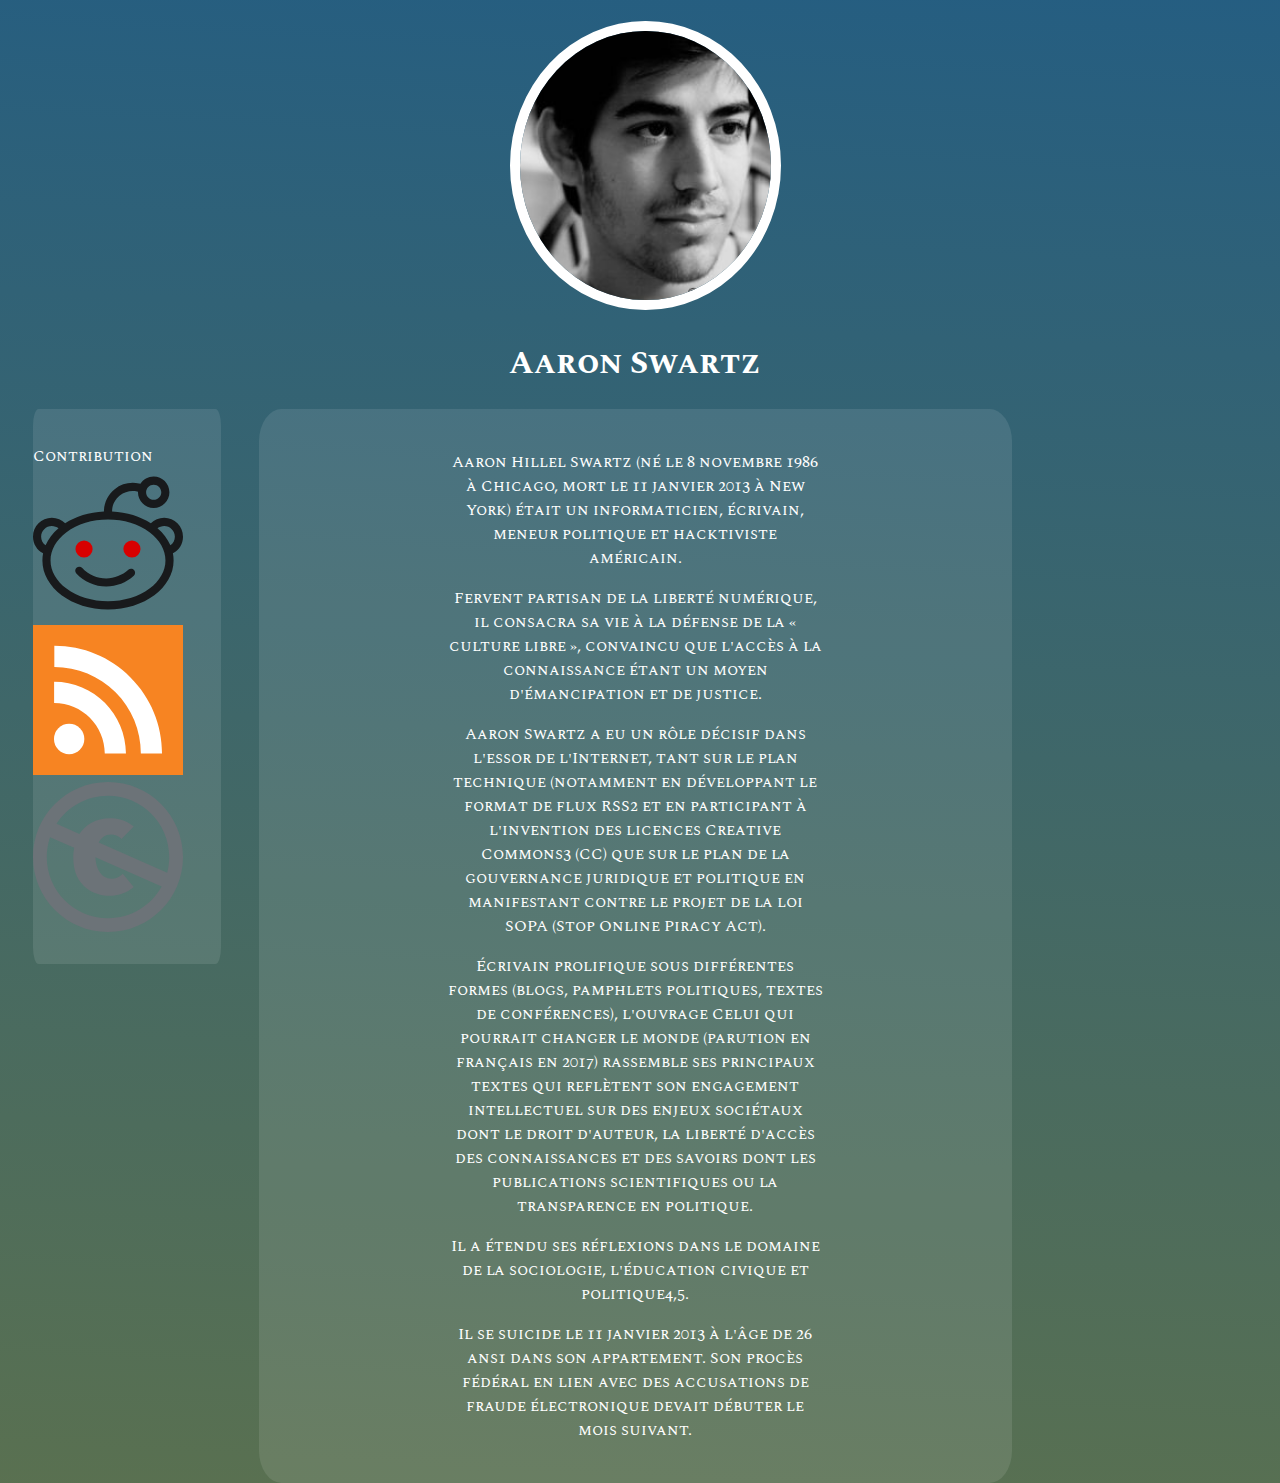
==== aaron.html @ 4bfc2884 "commit2" ====
<!DOCTYPE html>
<html lang="fr">
<head>
    <meta charset="UTF-8">
    <title>Aaron Swartz</title>
    <link rel="stylesheet" href="aaron.css">
    <link href="https://fonts.googleapis.com/css?family=Spectral+SC" rel="stylesheet">
</head>
<body>
   <header>
       <section class="photo_nom">
           <img src="images/aaron1.jpeg" alt="aaron_swartz"/>
           <h1>Aaron Swartz</h1>
       </section>
   </header>
   <section class="main">
       <section class="bio">
           <p>
                Aaron Hillel Swartz (né le 8 novembre 1986 à Chicago, mort le 11 janvier 2013 à New York) était un informaticien, écrivain, meneur politique et hacktiviste américain.
           </p>
           <p>
                Fervent partisan de la liberté numérique, il consacra sa vie à la défense de la « culture libre », convaincu que l'accès à la connaissance étant un moyen d'émancipation et de justice.
           </p>
           <p>
                Aaron Swartz a eu un rôle décisif dans l'essor de l'Internet, tant sur le plan technique (notamment en développant le format de flux RSS2 et en participant à l'invention des licences Creative Commons3 (CC) que sur le plan de la gouvernance juridique et politique en manifestant contre le projet de la loi SOPA (Stop Online Piracy Act).
            </p>
            <p>
                Écrivain prolifique sous différentes formes (blogs, pamphlets politiques, textes de conférences), l'ouvrage Celui qui pourrait changer le monde (parution en français en 2017) rassemble ses principaux textes qui reflètent son engagement intellectuel sur des enjeux sociétaux dont le droit d'auteur, la liberté d'accès des connaissances et des savoirs dont les publications scientifiques ou la transparence en politique.
            </p>
            <p>
                Il a étendu ses réflexions dans le domaine de la sociologie, l'éducation civique et politique4,5.
            </p>
            <p>
                Il se suicide le 11 janvier 2013 à l'âge de 26 ans1 dans son appartement. Son procès fédéral en lien avec des accusations de fraude électronique devait débuter le mois suivant.
           </p>
       </section>
       <aside class="icone">
          <lu>
              <li class="contribution">Contribution</li>
              <li><img src="images/reddit.svg" alt="reddit"></li>
              <li><img src="images/rss.svg" alt="rss"></li>
              <li><img src="images/copyright-infringement.svg" alt="no_copyright"></li>
          </lu>
       </aside>
   </section>
    
</body>
</html>
---- aaron.css ----
@-webkit-keyframes degrade {
    0%{background-position:76% 0%}
    50%{background-position:25% 100%}
    100%{background-position:76% 0%}
}
@-moz-keyframes degrade {
    0%{background-position:76% 0%}
    50%{background-position:25% 100%}
    100%{background-position:76% 0%}
}
@keyframes degrade { 
    0%{background-position:76% 0%}
    50%{background-position:25% 100%}
    100%{background-position:76% 0%}
}



body{
    font-family: 'Spectral SC', serif;
    color: white;
    width: 98%;
    background: linear-gradient(183deg, #155890, #a18a0e, #1f7d03, #037d79);
    background-size: 800% 800%;

    -webkit-animation: degrade 22s ease infinite;
    -moz-animation: degrade 22s ease infinite;
    animation: degrade 22s ease infinite;
}

.photo_nom h1{
    text-align: center;
}

.photo_nom img{
    border-radius: 100%;
    border: 10px solid white;
    width: 20%;
    margin-right: 40%;
    margin-left: 40%;
    margin-top: 1%;
}

.bio{
    width: 60%;
    margin-left: 20%;
    margin-right: 20%;
    padding-top: 2%;
    padding-bottom: 2%;
    background-color: rgba(255, 255, 255, 0.1);
    border-radius: 3%;
    
}

.bio p{
    width: 50%;
    text-align: center;
    margin-left: 25%;
    margin-right: 25%;
}
.icone{
    width: 15%;
    padding-top: 2%;
    padding-bottom: 2%;
    background-color: rgba(255, 255, 255, 0.1);
    border-radius: 3%;
    margin-left: 2%;
    
}
.icone img{
    width: 150px;
    margin-top: 5%;
    
    
}

.icone lu{
    list-style-type: none;
    display: flex;
    flex-direction: column;
    justify-content: center;
    justify-content: space-around;
    margin-top: 5%;
    
}
    
    
}

.contribution{
    font-size: 30px
}

.bio{
    display: inline-block;
    float: right;
}
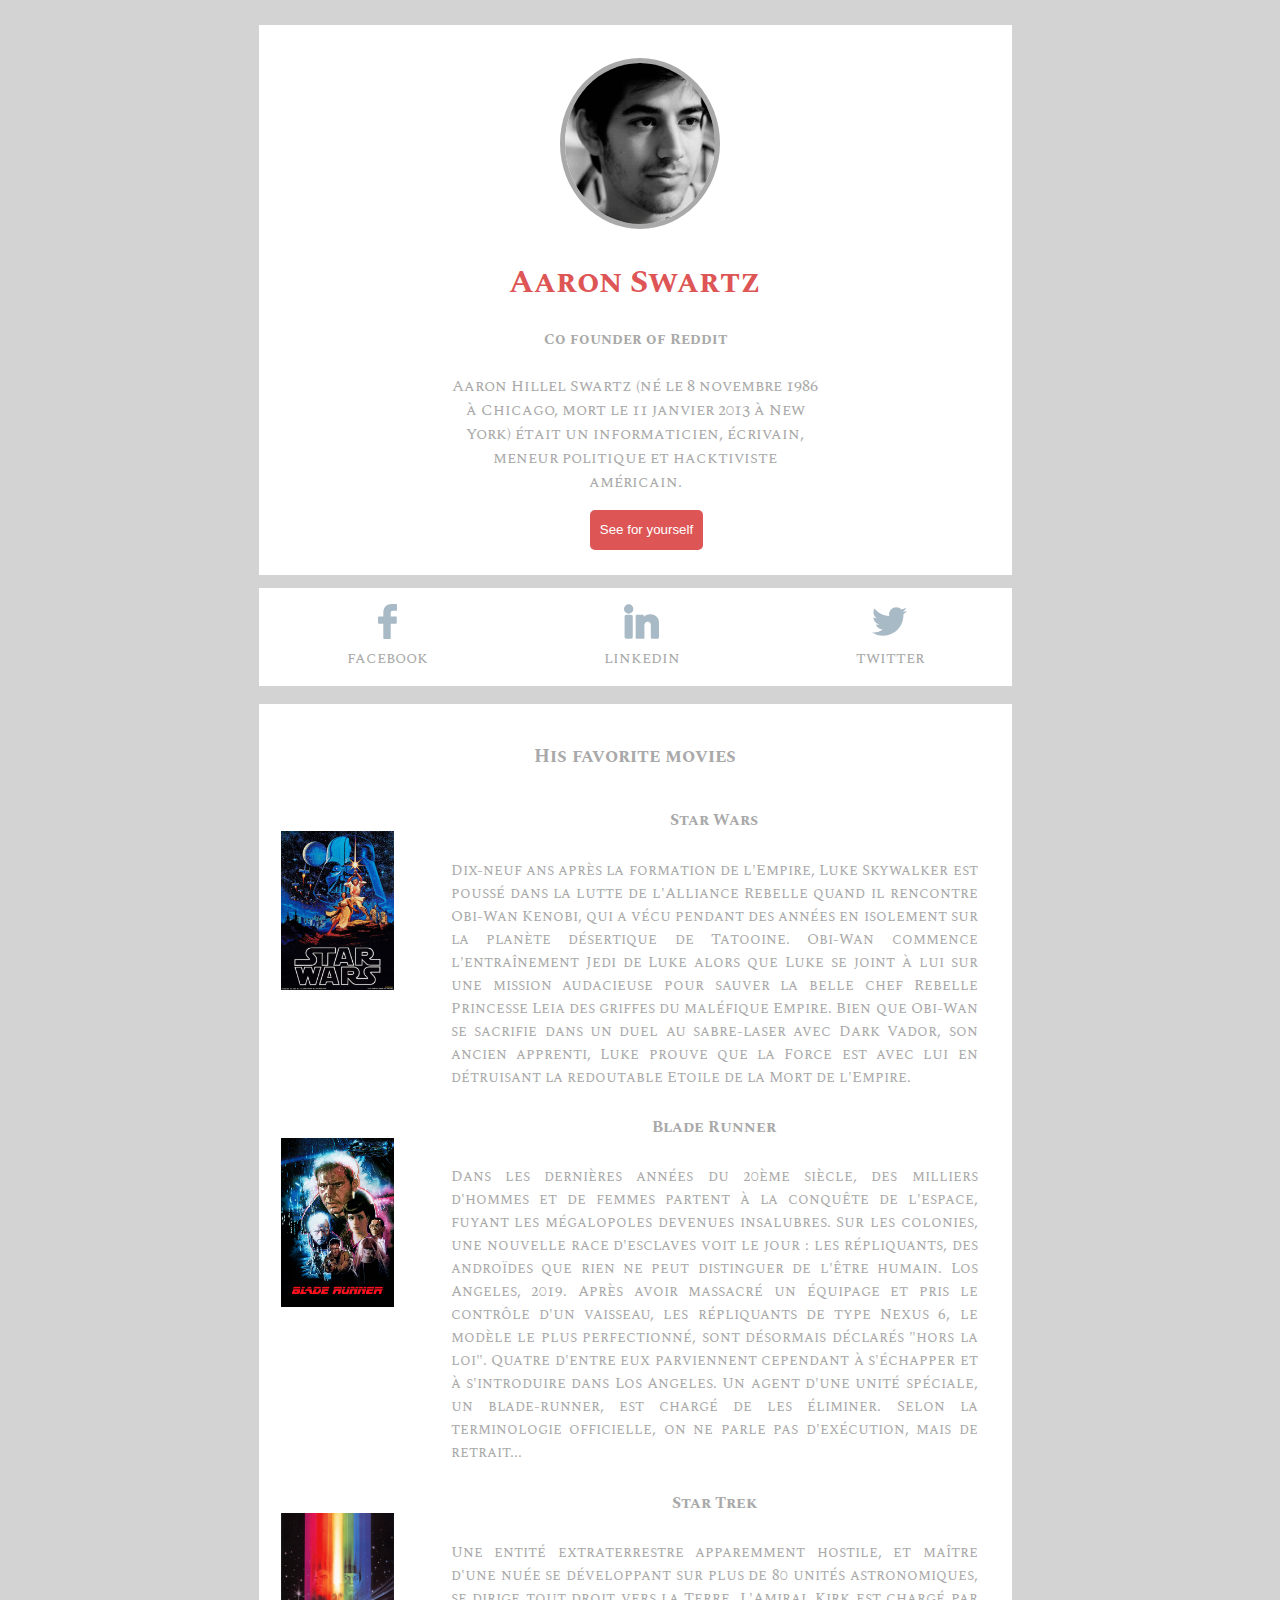
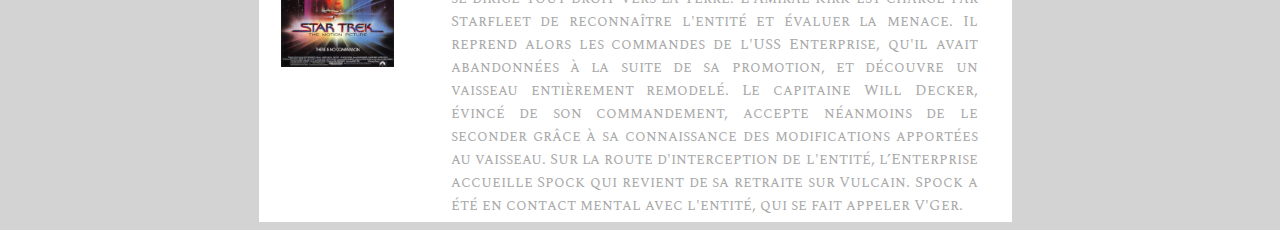
==== commit bc3d8b36: "final" ====
--- a/aaron.html
+++ b/aaron.html
@@ -7,41 +7,49 @@
     <link href="https://fonts.googleapis.com/css?family=Spectral+SC" rel="stylesheet">
 </head>
 <body>
-   <header>
-       <section class="photo_nom">
-           <img src="images/aaron1.jpeg" alt="aaron_swartz"/>
-           <h1>Aaron Swartz</h1>
-       </section>
-   </header>
-   <section class="main">
-       <section class="bio">
-           <p>
-                Aaron Hillel Swartz (né le 8 novembre 1986 à Chicago, mort le 11 janvier 2013 à New York) était un informaticien, écrivain, meneur politique et hacktiviste américain.
-           </p>
-           <p>
-                Fervent partisan de la liberté numérique, il consacra sa vie à la défense de la « culture libre », convaincu que l'accès à la connaissance étant un moyen d'émancipation et de justice.
-           </p>
-           <p>
-                Aaron Swartz a eu un rôle décisif dans l'essor de l'Internet, tant sur le plan technique (notamment en développant le format de flux RSS2 et en participant à l'invention des licences Creative Commons3 (CC) que sur le plan de la gouvernance juridique et politique en manifestant contre le projet de la loi SOPA (Stop Online Piracy Act).
-            </p>
-            <p>
-                Écrivain prolifique sous différentes formes (blogs, pamphlets politiques, textes de conférences), l'ouvrage Celui qui pourrait changer le monde (parution en français en 2017) rassemble ses principaux textes qui reflètent son engagement intellectuel sur des enjeux sociétaux dont le droit d'auteur, la liberté d'accès des connaissances et des savoirs dont les publications scientifiques ou la transparence en politique.
-            </p>
-            <p>
-                Il a étendu ses réflexions dans le domaine de la sociologie, l'éducation civique et politique4,5.
-            </p>
-            <p>
-                Il se suicide le 11 janvier 2013 à l'âge de 26 ans1 dans son appartement. Son procès fédéral en lien avec des accusations de fraude électronique devait débuter le mois suivant.
-           </p>
-       </section>
-       <aside class="icone">
-          <lu>
-              <li class="contribution">Contribution</li>
-              <li><img src="images/reddit.svg" alt="reddit"></li>
-              <li><img src="images/rss.svg" alt="rss"></li>
-              <li><img src="images/copyright-infringement.svg" alt="no_copyright"></li>
-          </lu>
-       </aside>
+       <section class="main">
+            <header class="bio">
+               <img src="images/aaron1.jpeg" alt="aaron_swartz"/>
+               <h1>Aaron Swartz</h1>
+               <h2>Co founder of Reddit</h2>
+               <p>
+                    Aaron Hillel Swartz (né le 8 novembre 1986 à Chicago, mort le 11 janvier 2013 à New York) était un informaticien, écrivain, meneur politique et hacktiviste américain.
+               </p>
+               <button type="button">See for yourself</button>
+           </header>
+           <section class="icone">
+                 <figure>
+                  <img src="images/facebook-logo.svg" alt="fb" />
+                  <figcaption>facebook</figcaption>
+                 </figure>
+                 <figure>
+                  <img src="images/linkedin.svg" alt="fb" />
+                  <figcaption>linkedin</figcaption>
+                 </figure>
+                 <figure>
+                  <img src="images/twitter-logo-silhouette.svg" alt="fb" />
+                  <figcaption>twitter</figcaption>
+                 </figure>
+            </section> 
+            <section class="films">
+              <h3>His favorite movies</h3>
+                <article>
+                  <img src="images/star_wars.jpg" alt="fb" />
+                  <h4>Star Wars</h4>
+                  <p class="para" >Dix-neuf ans après la formation de l'Empire, Luke Skywalker est poussé dans la lutte de l'Alliance Rebelle quand il rencontre Obi-Wan Kenobi, qui a vécu pendant des années en isolement sur la planète désertique de Tatooine. Obi-Wan commence l'entraînement Jedi de Luke alors que Luke se joint à lui sur une mission audacieuse pour sauver la belle chef Rebelle Princesse Leia des griffes du maléfique Empire. Bien que Obi-Wan se sacrifie dans un duel au sabre-laser avec Dark Vador, son ancien apprenti, Luke prouve que la Force est avec lui en détruisant la redoutable Etoile de la Mort de l'Empire.</p>
+                 </article>
+                 <article>
+                  <img src="images/blade_runner.jpg" alt="fb" />
+                  <h4>Blade Runner</h4>
+                  <p class="para">Dans les dernières années du 20ème siècle, des milliers d'hommes et de femmes partent à la conquête de l'espace, fuyant les mégalopoles devenues insalubres. Sur les colonies, une nouvelle race d'esclaves voit le jour : les répliquants, des androïdes que rien ne peut distinguer de l'être humain. Los Angeles, 2019. Après avoir massacré un équipage et pris le contrôle d'un vaisseau, les répliquants de type Nexus 6, le modèle le plus perfectionné, sont désormais déclarés "hors la loi". Quatre d'entre eux parviennent cependant à s'échapper et à s'introduire dans Los Angeles. Un agent d'une unité spéciale, un blade-runner, est chargé de les éliminer. Selon la terminologie officielle, on ne parle pas d'exécution, mais de retrait...</p>
+                 </article>
+                 <article>
+                  <img src="images/Star_Trek.png" alt="fb" />
+                  <h4>Star Trek</h4>
+                  <p class="para">Une entité extraterrestre apparemment hostile, et maître d'une nuée se développant sur plus de 80 unités astronomiques, se dirige tout droit vers la Terre. L'Amiral Kirk est chargé par Starfleet de reconnaître l'entité et évaluer la menace. Il reprend alors les commandes de l'USS Enterprise, qu'il avait abandonnées à la suite de sa promotion, et découvre un vaisseau entièrement remodelé. Le capitaine Will Decker, évincé de son commandement, accepte néanmoins de le seconder grâce à sa connaissance des modifications apportées au vaisseau. Sur la route d'interception de l'entité, l’Enterprise accueille Spock qui revient de sa retraite sur Vulcain. Spock a été en contact mental avec l'entité, qui se fait appeler V'Ger.</p>
+                 </article>
+                
+            </section>   
    </section>
     
 </body>
--- a/aaron.css
+++ b/aaron.css
@@ -1,56 +1,49 @@
-@-webkit-keyframes degrade {
-    0%{background-position:76% 0%}
-    50%{background-position:25% 100%}
-    100%{background-position:76% 0%}
-}
-@-moz-keyframes degrade {
-    0%{background-position:76% 0%}
-    50%{background-position:25% 100%}
-    100%{background-position:76% 0%}
-}
-@keyframes degrade { 
-    0%{background-position:76% 0%}
-    50%{background-position:25% 100%}
-    100%{background-position:76% 0%}
+body{
+    font-family: 'Spectral SC', serif;
+    width: 98%;
+    background-color: lightgrey;
+    color:darkgrey;
+    
+    
 }
 
-
-
-body{
-    font-family: 'Spectral SC', serif;
-    color: white;
-    width: 98%;
-    background: linear-gradient(183deg, #155890, #a18a0e, #1f7d03, #037d79);
-    background-size: 800% 800%;
-
-    -webkit-animation: degrade 22s ease infinite;
-    -moz-animation: degrade 22s ease infinite;
-    animation: degrade 22s ease infinite;
+.bio{
+    margin-top: 2%;
+    padding-top: 2%;
+    padding-bottom: 2%;
+    background-color: white;µ
+    width: 60%;
+    margin-left: 20%;
+    margin-right: 20%;
+    
 }
 
-.photo_nom h1{
+.bio h1{
     text-align: center;
+    color: #dd5555;
+    font-weight: bold;
 }
 
-.photo_nom img{
+.bio h2{
+    text-align: center;
+    color: darkgrey;
+    font-weight: bold;
+    font-size: 15px;
+    margin-bottom: 3%
+    
+}
+
+.bio img{
     border-radius: 100%;
-    border: 10px solid white;
+    border: 5px solid darkgrey;
     width: 20%;
     margin-right: 40%;
     margin-left: 40%;
     margin-top: 1%;
+    color:red;
 }
 
-.bio{
-    width: 60%;
-    margin-left: 20%;
-    margin-right: 20%;
-    padding-top: 2%;
-    padding-bottom: 2%;
-    background-color: rgba(255, 255, 255, 0.1);
-    border-radius: 3%;
-    
-}
+
 
 .bio p{
     width: 50%;
@@ -58,40 +51,88 @@
     margin-left: 25%;
     margin-right: 25%;
 }
-.icone{
+
+.bio button{
+    background-color: #dd5555;
+    border-radius: 5px;
+    border: none;
+    color: white;
+    height:40px;
     width: 15%;
-    padding-top: 2%;
-    padding-bottom: 2%;
-    background-color: rgba(255, 255, 255, 0.1);
-    border-radius: 3%;
-    margin-left: 2%;
+    display: inline-block;
+    text-align: center;
+    margin-left: 44%;
+    margin-right: 44%;
     
-}
-.icone img{
-    width: 150px;
-    margin-top: 5%;
+    
     
     
 }
 
-.icone lu{
-    list-style-type: none;
+
+
+.icone{
+    width: 60%;
+    margin-left: 20%;
+    margin-right: 20%;
+    background-color: white;
+    margin-top: 1%;
     display: flex;
-    flex-direction: column;
+    flex-direction: row;
     justify-content: center;
     justify-content: space-around;
-    margin-top: 5%;
-    
-}
+    text-align: center;
     
     
 }
 
-.contribution{
-    font-size: 30px
+.icone img{
+    width: 35px;
+    
 }
 
-.bio{
+.films{
+    width: 60%;
+    margin-left: 20%;
+    margin-right: 20%;
+    background-color: white;
+    margin-top: 1%;
+    text-align: center;
+    
+    
+}
+
+.films h3{
+    text-align: center;
+    padding-top: 5%;
+    margin-bottom: 5%;
+}
+
+.films img{
+    width: 15%;
     display: inline-block;
-    float: right;
-}+    float: left;
+    margin: 3%;
+    
+    
+    
+    
+}
+
+.para{
+    width: 70%;
+    margin-left: 15%;
+    margin-right: 15%;
+    font-size: 15px;
+    margin: 5px;
+    text-align: justify;
+    display: inline-block;
+         
+}
+
+
+
+    
+
+
+
